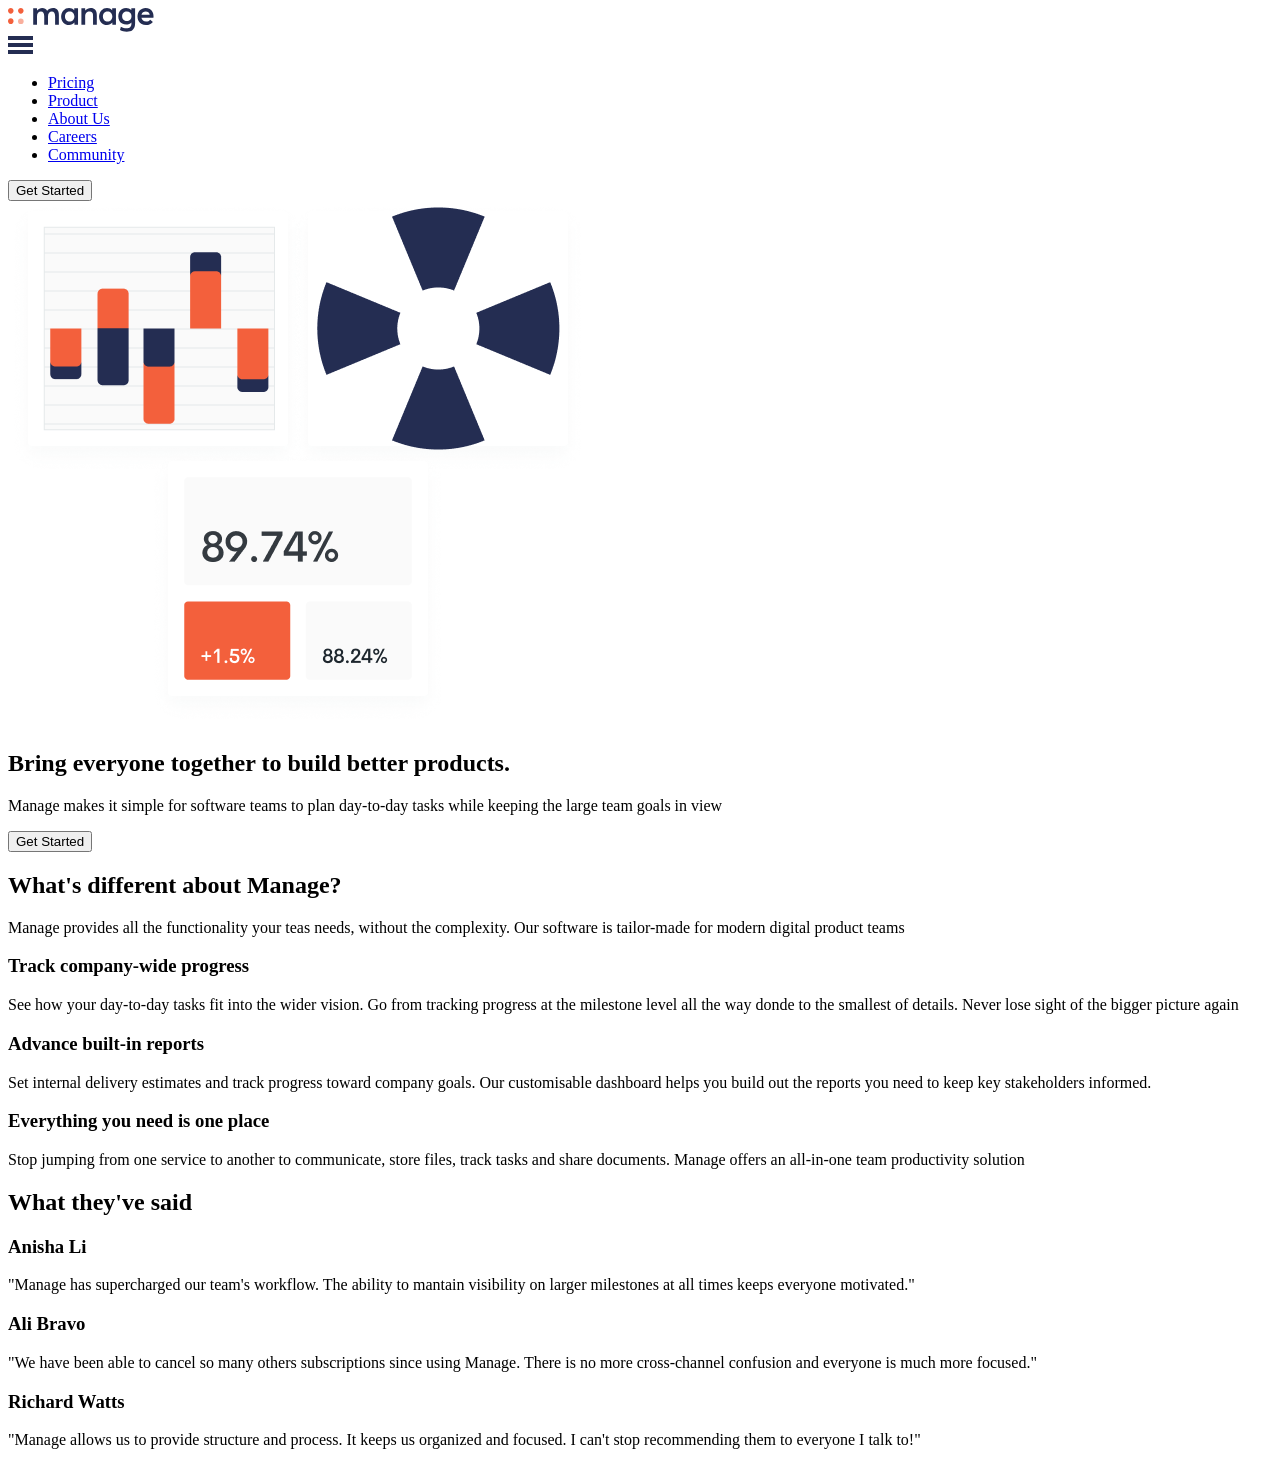
==== Castro Francisco Final Front End I/index.html @ 109fab37 "primeravanceparcial" ====
<!DOCTYPE html>
<html lang="en">
<head>
    <meta charset="UTF-8">
    <meta http-equiv="X-UA-Compatible" content="IE=edge">
    <meta name="viewport" content="width=device-width, initial-scale=1.0">
    <title>Final Front End I Castro Francisco</title>
    <link rel="stylesheet" href="https://use.fontawesome.com/releases/v5.15.2/css/all.css">
    <link rel=stylesheet href="./css/style.css">
</head>
<body>
<header>
<div class="logo">
<img src="./img/logo.svg" alt="Logo Manage">
</div>
<div class="navbar">
<img class="iconomobile" src="./img/icon-hamburger.svg" alt="Icono Menu">
<nav>
<ul> 
    <li><a href="#">Pricing</a></li>
    <li><a href="#">Product</a></li>
    <li><a href="#">About Us</a></li>
    <li><a href="#">Careers</a></li>
    <li><a href="#">Community</a></li>
</ul>
</nav>
<button class="buttondesktop" type="submit">Get Started</button>
</div>

</header>
<main>

<section class="section1">
<img class="GrupoImagenes1" src="./img/Group Section 1 Images.png" alt="Graficos Estadísticos">
<h1>Bring everyone together to build better products.</h1>
<p>Manage makes it simple for software teams to plan day-to-day tasks while keeping the large team goals in view</p>
<button class="buttonmain" type="submit">Get Started</button>
</section>


<section class="section2"></section>
<div class="div1sec1">
<h2>What's different about Manage?</h2>
<p>Manage provides all the functionality your teas needs, without the complexity. Our software is tailor-made for modern digital product teams</p>
</div>
<div class="div2sec1">
<h3>Track company-wide progress</h3>
<p>See how your day-to-day tasks fit into the wider vision. Go from tracking progress at the milestone level all the way donde to the smallest of details. Never lose sight of the bigger picture again</p>
</div>
<div class="div3sec1">
<h3>Advance built-in reports</h3>
<p>Set internal delivery estimates and track progress toward company goals. Our customisable dashboard helps you build out the reports you need to keep key stakeholders informed.</p>
</div>
<div class="div4sec1">
<h3>Everything you need is one place</h3>
<p>Stop jumping from one service to another to communicate, store files, track tasks and share documents. Manage offers an all-in-one team productivity solution</p>
</div>
<section>
<h2>What they've said</h2>
<div class="div1sec2">
<h3>Anisha Li</h3>
<p>"Manage has supercharged our team's workflow. The ability to mantain visibility on larger milestones at all times keeps everyone motivated."</p>
</div>
<div class="div2sec2">
<h3>Ali Bravo</h3>
<p>"We have been able to cancel so many others subscriptions since using Manage. There is no more cross-channel confusion and everyone is much more focused."</p>
</div>
<div class="div3sec2">
<h3>Richard Watts</h3>
<p>"Manage allows us to provide structure and process. It keeps us organized and focused. I can't stop recommending them to everyone I talk to!"</p>
</div>
</section>
<section></section>
<section></section>
</main>
<footer></footer>
</body>
</html>
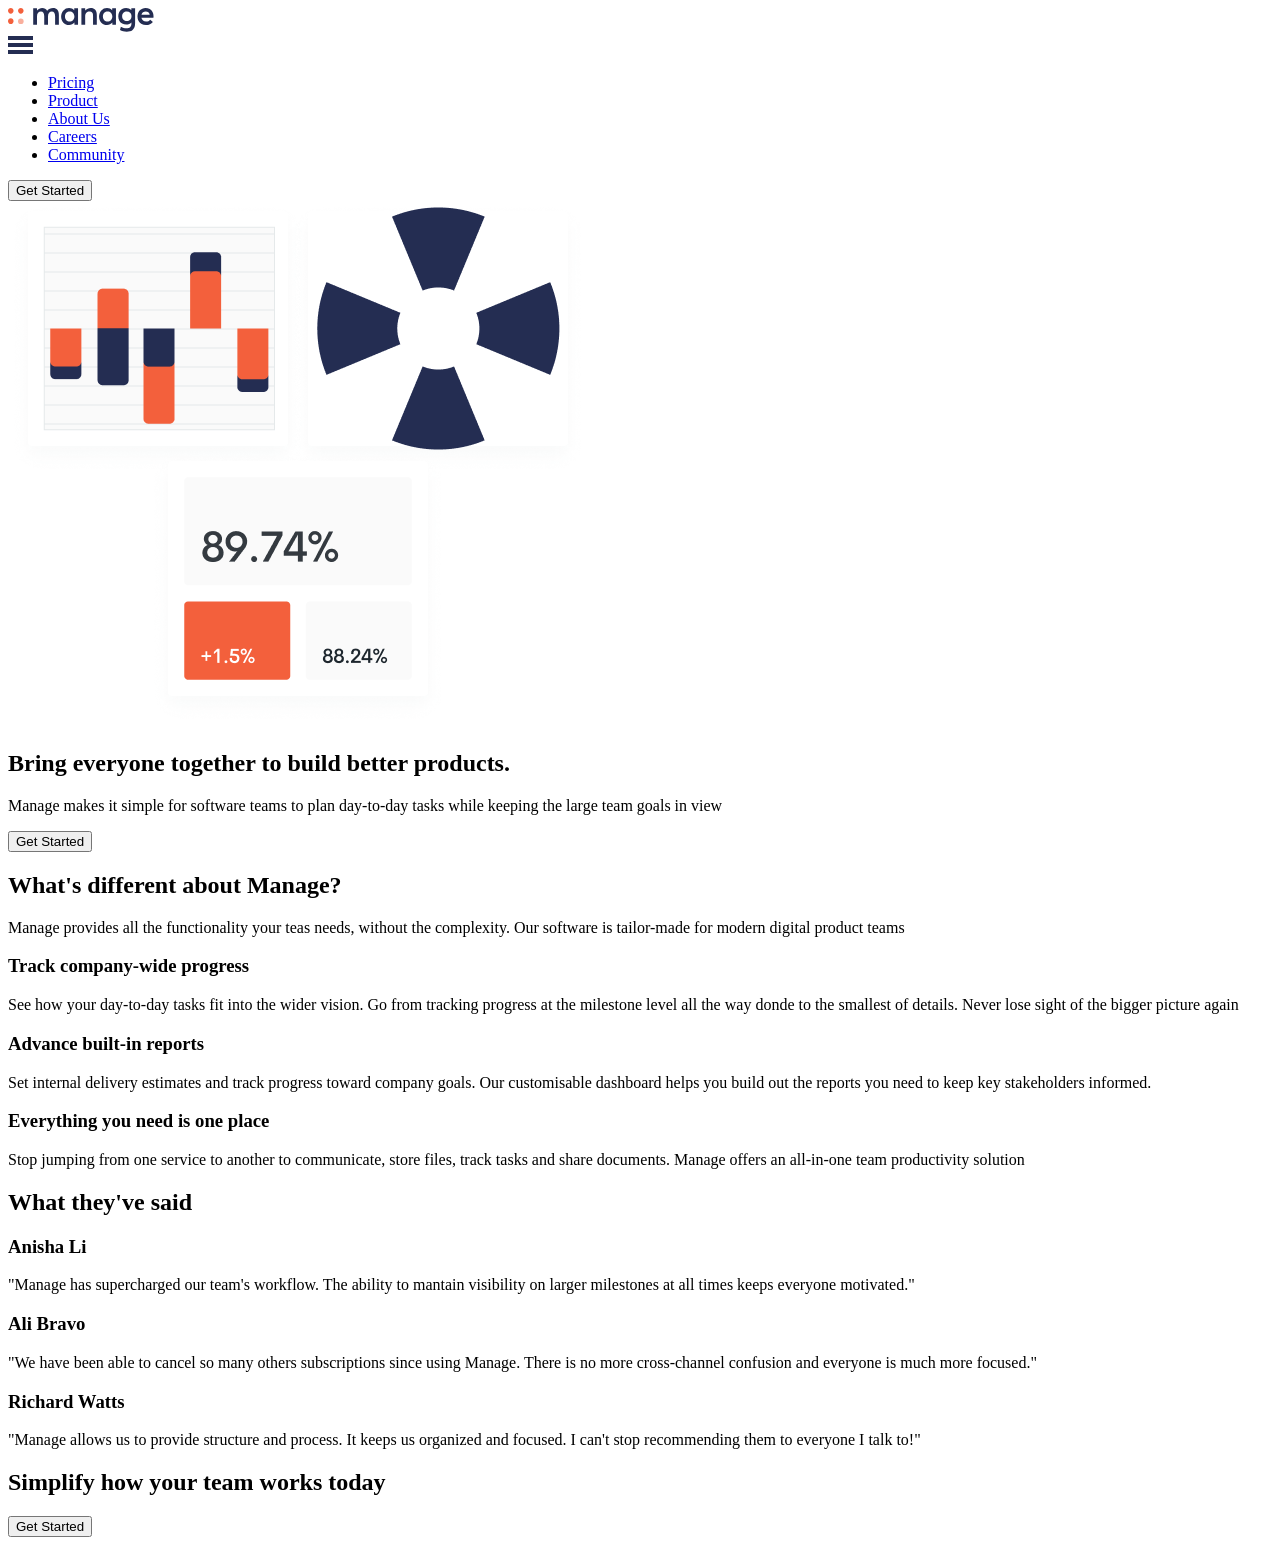
==== commit a1d2b2fc: "segundoavanceparcial" ====
--- a/Castro Francisco Final Front End I/index.html
+++ b/Castro Francisco Final Front End I/index.html
@@ -29,50 +29,54 @@
 
 </header>
 <main>
-
 <section class="section1">
 <img class="GrupoImagenes1" src="./img/Group Section 1 Images.png" alt="Graficos Estadísticos">
 <h1>Bring everyone together to build better products.</h1>
 <p>Manage makes it simple for software teams to plan day-to-day tasks while keeping the large team goals in view</p>
 <button class="buttonmain" type="submit">Get Started</button>
 </section>
-
-
-<section class="section2"></section>
-<div class="div1sec1">
+<section class="section2">
+<div class="div1sec2">
 <h2>What's different about Manage?</h2>
 <p>Manage provides all the functionality your teas needs, without the complexity. Our software is tailor-made for modern digital product teams</p>
 </div>
-<div class="div2sec1">
+<div class="div2sec2">
 <h3>Track company-wide progress</h3>
 <p>See how your day-to-day tasks fit into the wider vision. Go from tracking progress at the milestone level all the way donde to the smallest of details. Never lose sight of the bigger picture again</p>
 </div>
-<div class="div3sec1">
+<div class="div3sec2">
 <h3>Advance built-in reports</h3>
 <p>Set internal delivery estimates and track progress toward company goals. Our customisable dashboard helps you build out the reports you need to keep key stakeholders informed.</p>
 </div>
-<div class="div4sec1">
+<div class="div4sec2">
 <h3>Everything you need is one place</h3>
 <p>Stop jumping from one service to another to communicate, store files, track tasks and share documents. Manage offers an all-in-one team productivity solution</p>
 </div>
-<section>
+</section>
+<section class="section3">
 <h2>What they've said</h2>
-<div class="div1sec2">
+<div class="div1sec3">
 <h3>Anisha Li</h3>
 <p>"Manage has supercharged our team's workflow. The ability to mantain visibility on larger milestones at all times keeps everyone motivated."</p>
 </div>
-<div class="div2sec2">
+<div class="div2sec3">
 <h3>Ali Bravo</h3>
 <p>"We have been able to cancel so many others subscriptions since using Manage. There is no more cross-channel confusion and everyone is much more focused."</p>
 </div>
-<div class="div3sec2">
+<div class="div3sec3">
 <h3>Richard Watts</h3>
 <p>"Manage allows us to provide structure and process. It keeps us organized and focused. I can't stop recommending them to everyone I talk to!"</p>
 </div>
 </section>
-<section></section>
-<section></section>
+<section class="section4banner">
+<h2>Simplify how your team works today</h2>
+<button class="buttonmain" type="submit">Get Started</button>
+</section>
 </main>
-<footer></footer>
+<footer>
+
+
+
+</footer>
 </body>
 </html>
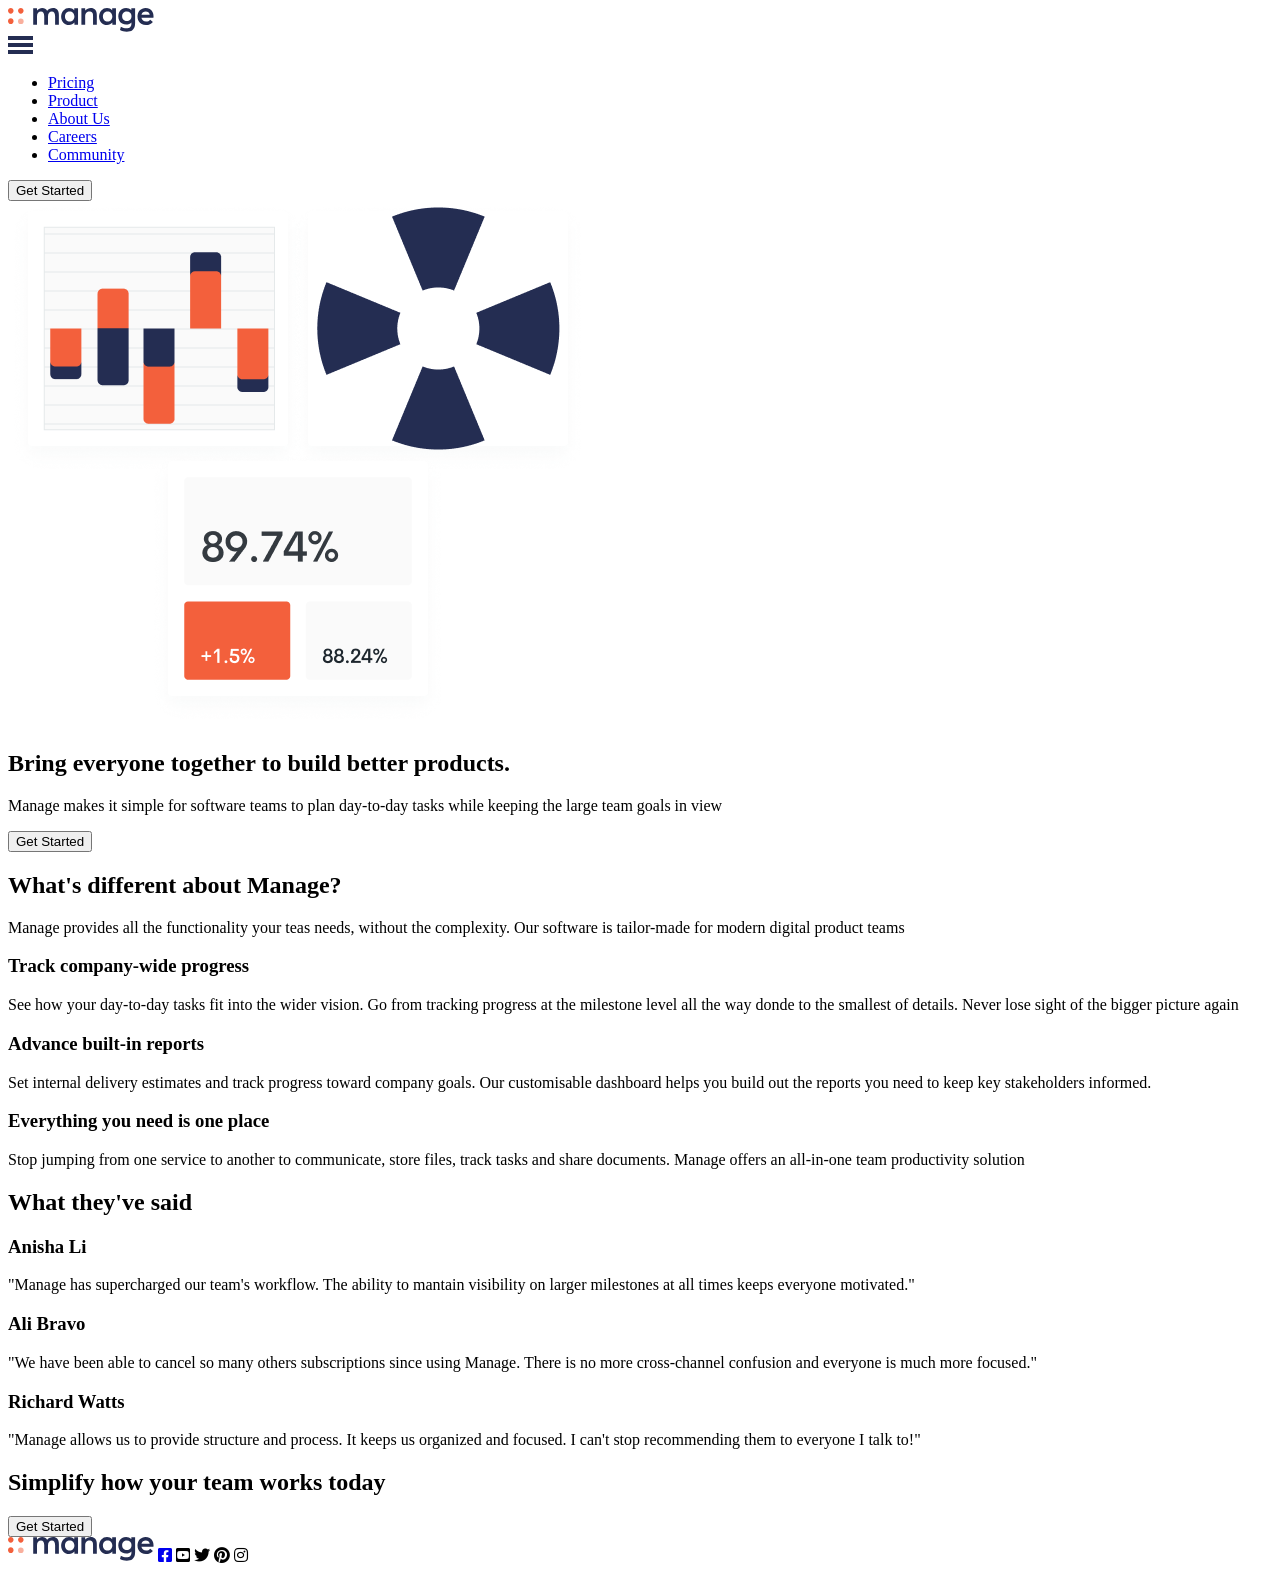
==== commit b2d15107: "segundoavancefinal" ====
--- a/Castro Francisco Final Front End I/index.html
+++ b/Castro Francisco Final Front End I/index.html
@@ -26,16 +26,15 @@
 </nav>
 <button class="buttondesktop" type="submit">Get Started</button>
 </div>
-
 </header>
 <main>
-<section class="section1">
+<section class="section1estadistica">
 <img class="GrupoImagenes1" src="./img/Group Section 1 Images.png" alt="Graficos Estadísticos">
 <h1>Bring everyone together to build better products.</h1>
 <p>Manage makes it simple for software teams to plan day-to-day tasks while keeping the large team goals in view</p>
 <button class="buttonmain" type="submit">Get Started</button>
 </section>
-<section class="section2">
+<section class="section2Ventajas">
 <div class="div1sec2">
 <h2>What's different about Manage?</h2>
 <p>Manage provides all the functionality your teas needs, without the complexity. Our software is tailor-made for modern digital product teams</p>
@@ -53,20 +52,20 @@
 <p>Stop jumping from one service to another to communicate, store files, track tasks and share documents. Manage offers an all-in-one team productivity solution</p>
 </div>
 </section>
-<section class="section3">
+<section class="section3opiniones">
 <h2>What they've said</h2>
-<div class="div1sec3">
+<article class="art1sec3">
 <h3>Anisha Li</h3>
 <p>"Manage has supercharged our team's workflow. The ability to mantain visibility on larger milestones at all times keeps everyone motivated."</p>
-</div>
-<div class="div2sec3">
+</article>
+<article class="art2sec3">
 <h3>Ali Bravo</h3>
 <p>"We have been able to cancel so many others subscriptions since using Manage. There is no more cross-channel confusion and everyone is much more focused."</p>
-</div>
-<div class="div3sec3">
+</article>
+<article class="art3sec3">
 <h3>Richard Watts</h3>
 <p>"Manage allows us to provide structure and process. It keeps us organized and focused. I can't stop recommending them to everyone I talk to!"</p>
-</div>
+</article>
 </section>
 <section class="section4banner">
 <h2>Simplify how your team works today</h2>
@@ -74,7 +73,17 @@
 </section>
 </main>
 <footer>
-
+<div class="logosyredes"></div>
+<img src="./img/logo.svg" alt="Logo Manage">
+<span class="redsocial">
+<a href="https://www.facebook.com/manage" target="_blank"><i class="fab fa-facebook-square"></i></a>
+<i class="fab fa-youtube-square"></i>
+<i class="fab fa-twitter"></i>
+<i class="fab fa-pinterest"></i>
+<i class="fab fa-instagram"></i>
+</span>
+<div class="listasfooter"></div>
+<div class="formfooter"></div>
 
 
 </footer>
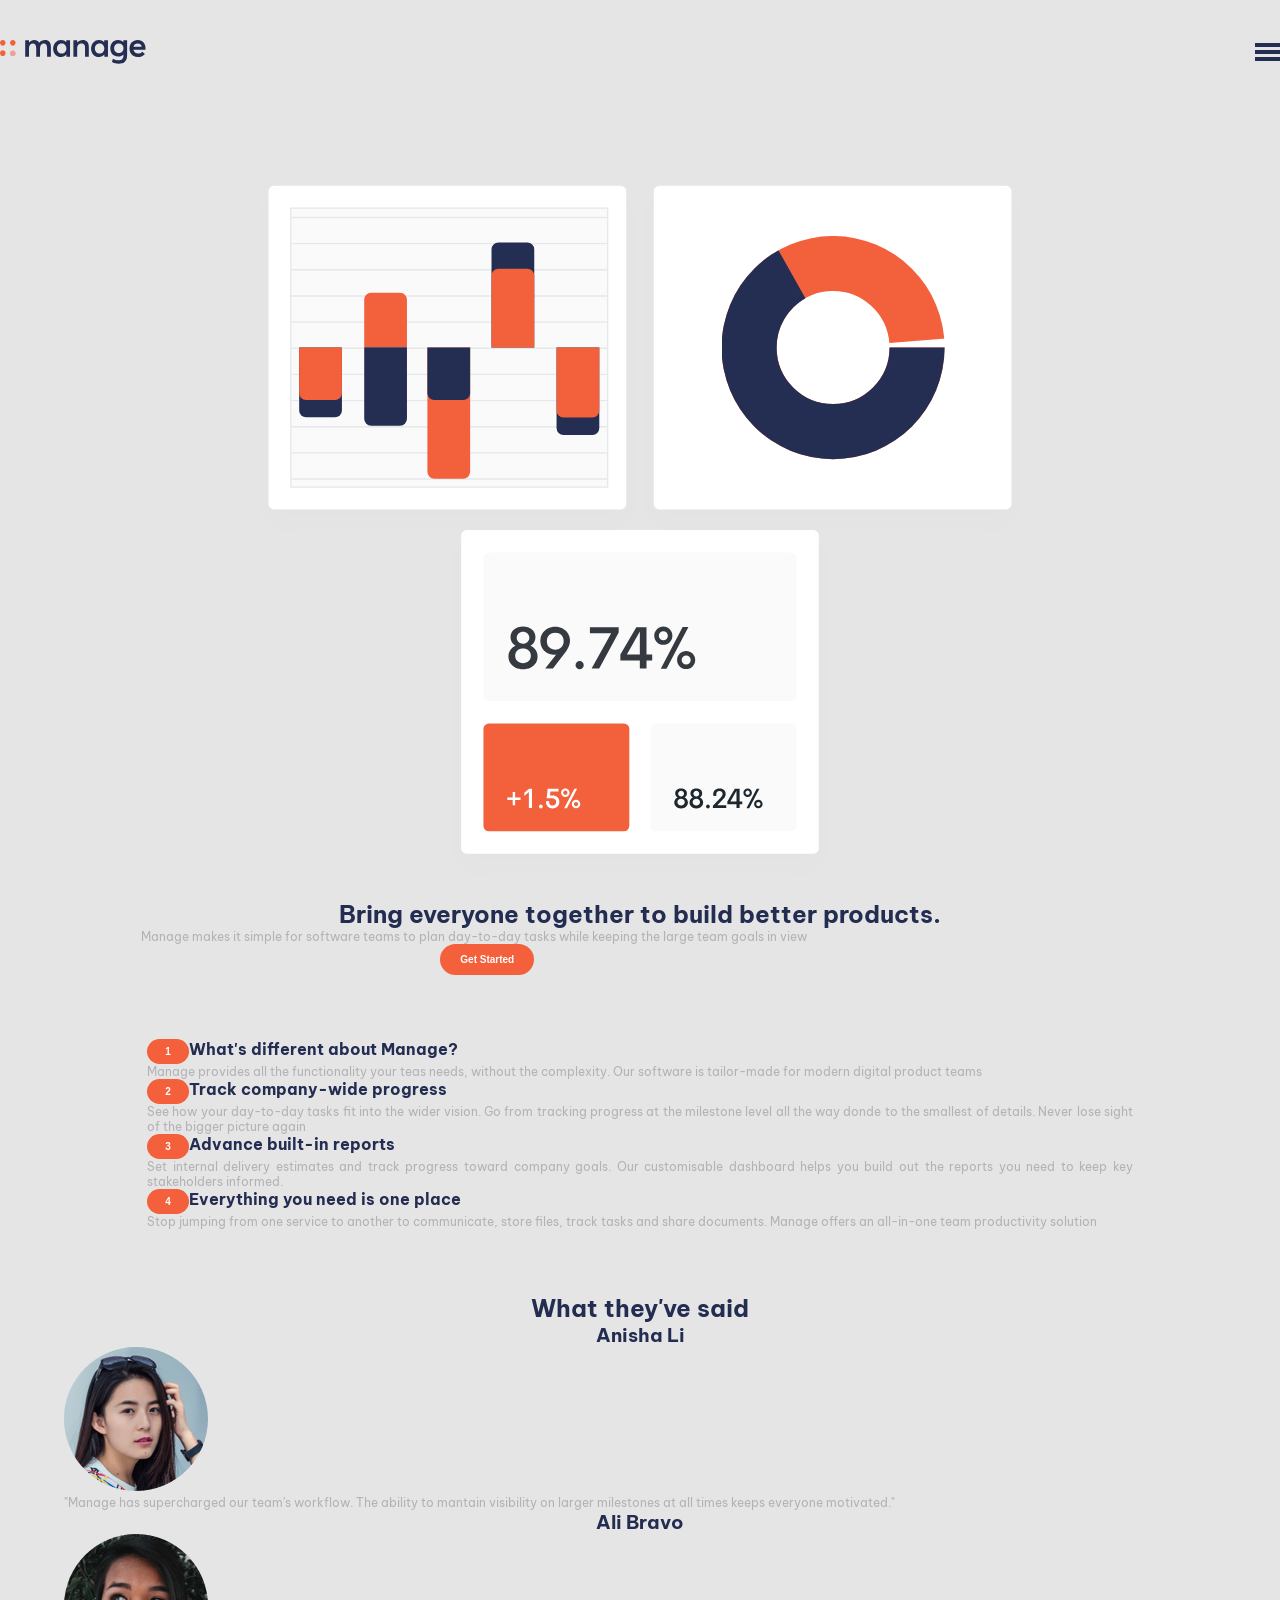
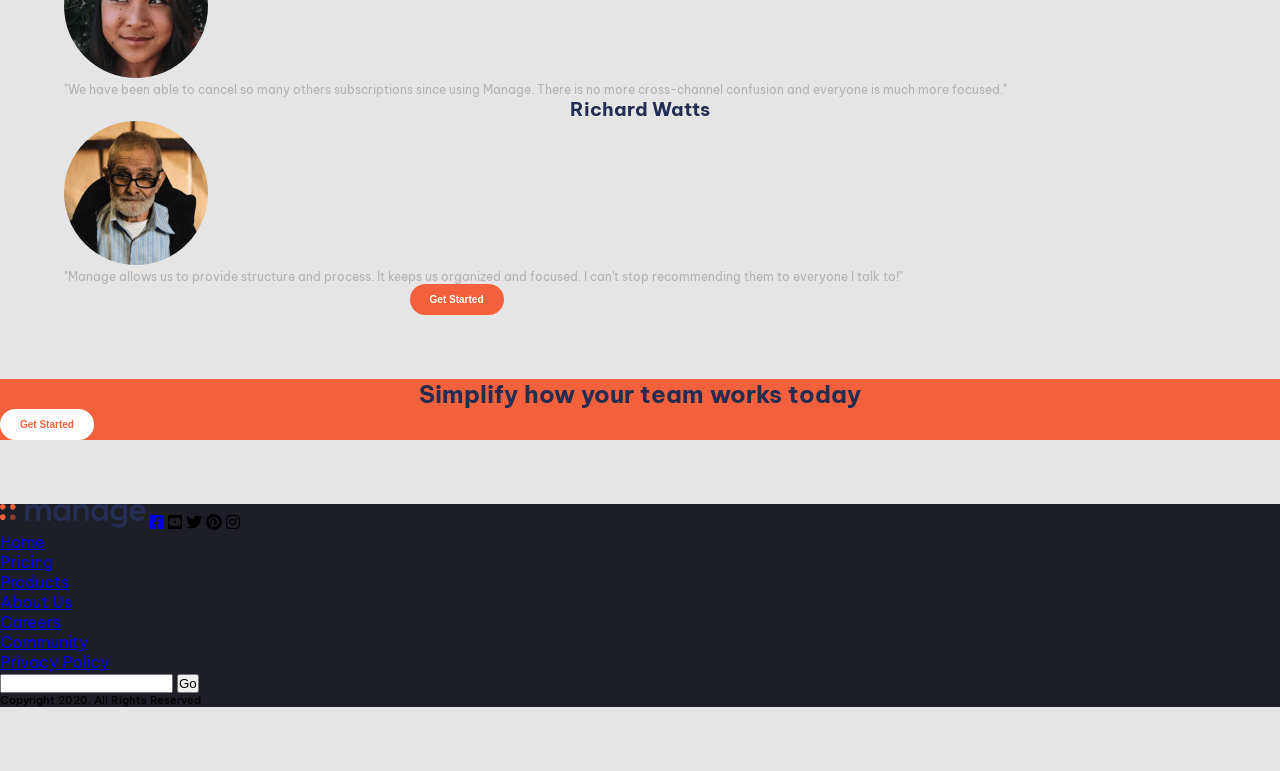
==== commit d04ec0ff: "avancesfinal3" ====
--- a/Castro Francisco Final Front End I/index.html
+++ b/Castro Francisco Final Front End I/index.html
@@ -6,6 +6,9 @@
     <meta name="viewport" content="width=device-width, initial-scale=1.0">
     <title>Final Front End I Castro Francisco</title>
     <link rel="stylesheet" href="https://use.fontawesome.com/releases/v5.15.2/css/all.css">
+    <link rel="preconnect" href="https://fonts.googleapis.com">
+    <link rel="preconnect" href="https://fonts.gstatic.com" crossorigin>
+    <link href="https://fonts.googleapis.com/css2?family=Be+Vietnam+Pro:wght@400;500;700&display=swap" rel="stylesheet">
     <link rel=stylesheet href="./css/style.css">
 </head>
 <body>
@@ -29,26 +32,36 @@
 </header>
 <main>
 <section class="section1estadistica">
-<img class="GrupoImagenes1" src="./img/Group Section 1 Images.png" alt="Graficos Estadísticos">
-<h1>Bring everyone together to build better products.</h1>
-<p>Manage makes it simple for software teams to plan day-to-day tasks while keeping the large team goals in view</p>
-<button class="buttonmain" type="submit">Get Started</button>
+    
+    <img class="grupoImagenes1" src="./img/illustration-intro.svg" alt="Graficos Estadísticos">
+    <h1>Bring everyone together to build better products.</h1>
+    <p class="pblack">Manage makes it simple for software teams to plan day-to-day tasks while keeping the large team goals in view</p>
+    <button class="buttonmain" type="submit">Get Started</button>
 </section>
-<section class="section2Ventajas">
-<div class="div1sec2">
-<h2>What's different about Manage?</h2>
-<p>Manage provides all the functionality your teas needs, without the complexity. Our software is tailor-made for modern digital product teams</p>
-</div>
-<div class="div2sec2">
-<h3>Track company-wide progress</h3>
-<p>See how your day-to-day tasks fit into the wider vision. Go from tracking progress at the milestone level all the way donde to the smallest of details. Never lose sight of the bigger picture again</p>
-</div>
-<div class="div3sec2">
-<h3>Advance built-in reports</h3>
-<p>Set internal delivery estimates and track progress toward company goals. Our customisable dashboard helps you build out the reports you need to keep key stakeholders informed.</p>
-</div>
-<div class="div4sec2">
-<h3>Everything you need is one place</h3>
+<section class="section2ventajas">
+    <div class="div1sec2">
+        <span>
+        <button class="buttonmain2" type="submit">1</button>What's different about Manage?
+        </span>
+        
+        <p class="pblack">Manage provides all the functionality your teas needs, without the complexity. Our software is tailor-made for modern digital product teams</p>
+    </div>
+    <div class="div2sec2">
+        <span>
+        <button class="buttonmain2" type="submit">2</button>Track company-wide progress
+        </span>
+        <p>See how your day-to-day tasks fit into the wider vision. Go from tracking progress at the milestone level all the way donde to the smallest of details. Never lose sight of the bigger picture again</p>
+    </div>
+    <div class="div3sec2">
+        <span>
+        <button class="buttonmain2" type="submit">3</button>Advance built-in reports
+        </span>
+        <p>Set internal delivery estimates and track progress toward company goals. Our customisable dashboard helps you build out the reports you need to keep key stakeholders informed.</p>
+    </div>
+    <div class="div4sec2">
+    <span>
+    <button class="buttonmain2" type="submit">4</button>Everything you need is one place
+</span>
 <p>Stop jumping from one service to another to communicate, store files, track tasks and share documents. Manage offers an all-in-one team productivity solution</p>
 </div>
 </section>
@@ -56,36 +69,58 @@
 <h2>What they've said</h2>
 <article class="art1sec3">
 <h3>Anisha Li</h3>
+<img src="./img/avatar-anisha.png" alt="Anisha's Picture">
 <p>"Manage has supercharged our team's workflow. The ability to mantain visibility on larger milestones at all times keeps everyone motivated."</p>
 </article>
 <article class="art2sec3">
 <h3>Ali Bravo</h3>
+<img src="./img/avatar-ali.png" alt="Ali's Picture">
 <p>"We have been able to cancel so many others subscriptions since using Manage. There is no more cross-channel confusion and everyone is much more focused."</p>
 </article>
-<article class="art3sec3">
+<article class="art3sec3">  
 <h3>Richard Watts</h3>
+<img src="./img/avatar-richard.png" alt="Richards' Picture">
 <p>"Manage allows us to provide structure and process. It keeps us organized and focused. I can't stop recommending them to everyone I talk to!"</p>
 </article>
+<button class="buttonmain" type="submit">Get Started</button>
 </section>
 <section class="section4banner">
 <h2>Simplify how your team works today</h2>
-<button class="buttonmain" type="submit">Get Started</button>
+<button class="buttonmain4" type="submit">Get Started</button>
 </section>
 </main>
 <footer>
-<div class="logosyredes"></div>
+<div class="logosyredes">
 <img src="./img/logo.svg" alt="Logo Manage">
 <span class="redsocial">
 <a href="https://www.facebook.com/manage" target="_blank"><i class="fab fa-facebook-square"></i></a>
-<i class="fab fa-youtube-square"></i>
-<i class="fab fa-twitter"></i>
-<i class="fab fa-pinterest"></i>
-<i class="fab fa-instagram"></i>
+<a href="https://www.youtube.com/" target="_blank"></a><i class="fab fa-youtube-square"></i></a>
+<a href="https://twitter.com/" target="_blank"></a><i class="fab fa-twitter"></i></a>
+<a href="https://ar.pinterest.com/" target="_blank"></a><i class="fab fa-pinterest"></i></a>
+<a href="https://www.instagram.com/manage/" target="_blank"></a><i class="fab fa-instagram"></i></a>
 </span>
-<div class="listasfooter"></div>
-<div class="formfooter"></div>
+</div>
+<div class="listasfooter">
+<ul>
+    <li><a href="#">Home</a></li>
+    <li><a href="#">Pricing</a></li>
+    <li><a href="#">Products</a></li>
+    <li><a href="#">About Us</a></li>
+</ul>
 
-
+<ul>
+    <li><a href="#">Careers</a></li>
+    <li><a href="#">Community</a></li>
+    <li><a href="#">Privacy Policy</a></li>
+</ul>
+</div>
+<div class="formfooter">
+<form action="#">
+<input type="email" name="emailupdate">
+<input type="submit" value="Go">
+</form>
+<h6>Copyright 2020. All Rights Reserved</h6>
+</div>
 </footer>
 </body>
 </html>
--- a/Castro Francisco Final Front End I/css/style.css
+++ b/Castro Francisco Final Front End I/css/style.css
@@ -0,0 +1,104 @@
+*{
+box-sizing: border-box;
+margin: 0;
+padding: 0;    
+}
+:root{
+--primary-color:rgb(242, 95, 58);
+--secondary-color:rgb(35, 44, 81);
+}
+body{
+background-color: #E5E5E5;
+font-family: 'Be Vietnam Pro', sans-serif;
+}
+h1, h2, h3{
+    color: var(--secondary-color);
+    font-weight: 700;
+    text-align: center;
+}
+p{
+    color: #B3B2B7;
+    font-family: 500;
+    font-size: 12px;
+}
+h6{
+    font-weight:500;
+}
+.section4banner {
+background-color:#F3613C;
+width: 100%;
+height: 20%;
+margin: 5% auto;
+text-align: justify;
+}
+footer{
+background-color:#1E1E26;
+width: 100%;
+height: 17%;
+margin: 5% auto;
+}
+header .navbar nav{
+    display: none;
+}
+.buttondesktop{
+    display: none;
+}
+header {
+    position: relative;
+    width: 100vw;
+    height: 12vh;
+    display: flex;
+    flex-wrap: wrap;
+    justify-content: space-between;
+    align-items:center;
+}
+
+.section1estadistica{
+width: 78%;
+height: 36%;
+margin: 5% auto;
+text-align: justify;
+}
+
+.grupoImagenes1{
+width: 80%;
+height: 80%;
+margin-left: 10%;
+}
+button {
+font-size: 10px;
+font-weight: bold;
+text-align: center;
+color: #FFFFFF;
+background: #F3603B;
+border-radius: 30px;
+border: none;
+padding: 10px 20px;
+}
+.buttonmain4 {
+background-color: #FFFFFF;
+color: #F3603B;
+
+}
+.buttonmain{
+margin-left:30%;
+}
+.buttonmain2{
+    padding: 7px 18px;
+}
+.section2ventajas{
+    width: 77%;
+    height: 38%;
+    margin: 5% auto;
+    text-align: justify;
+}
+.section3opiniones{
+    width: 90%;
+    height: 33%;
+    margin: 5% auto;
+    text-align: justify;
+}
+.section2ventajas div span{
+    color: var(--secondary-color);
+    font-weight: 700;
+}
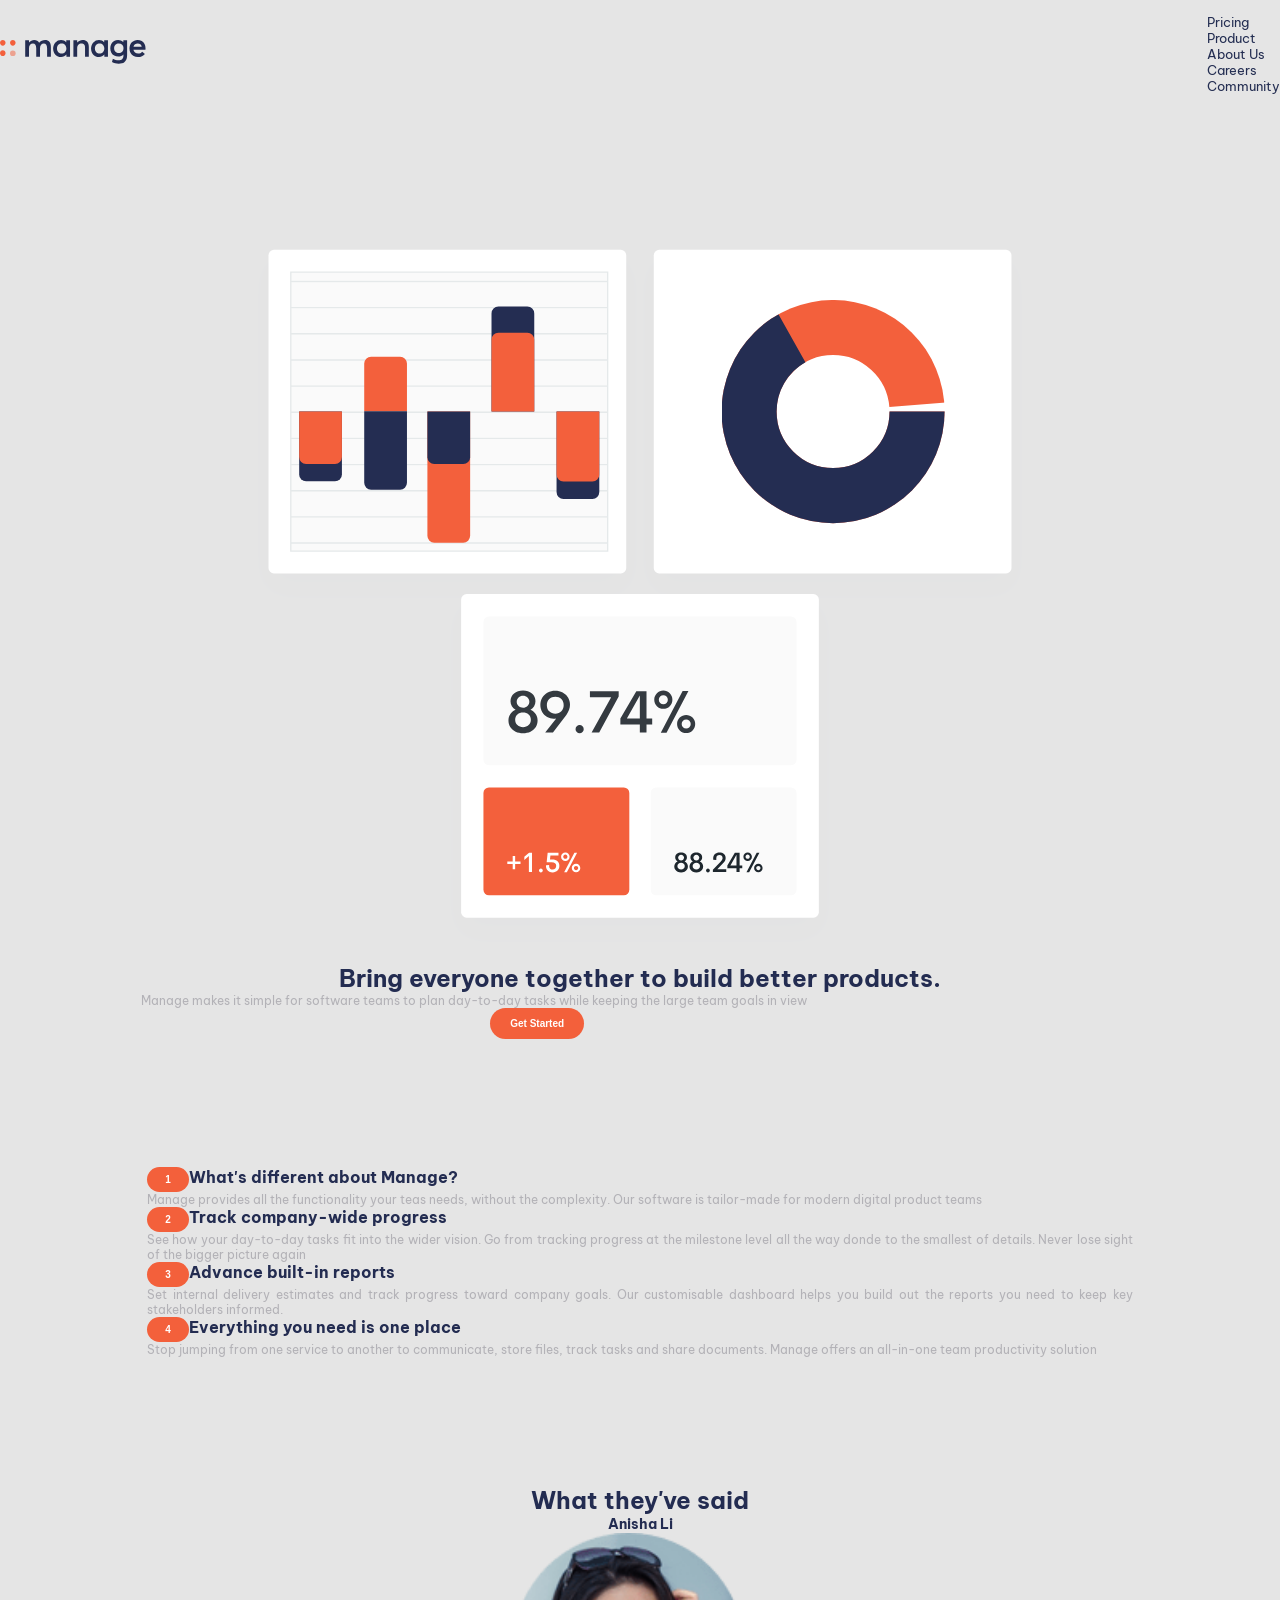
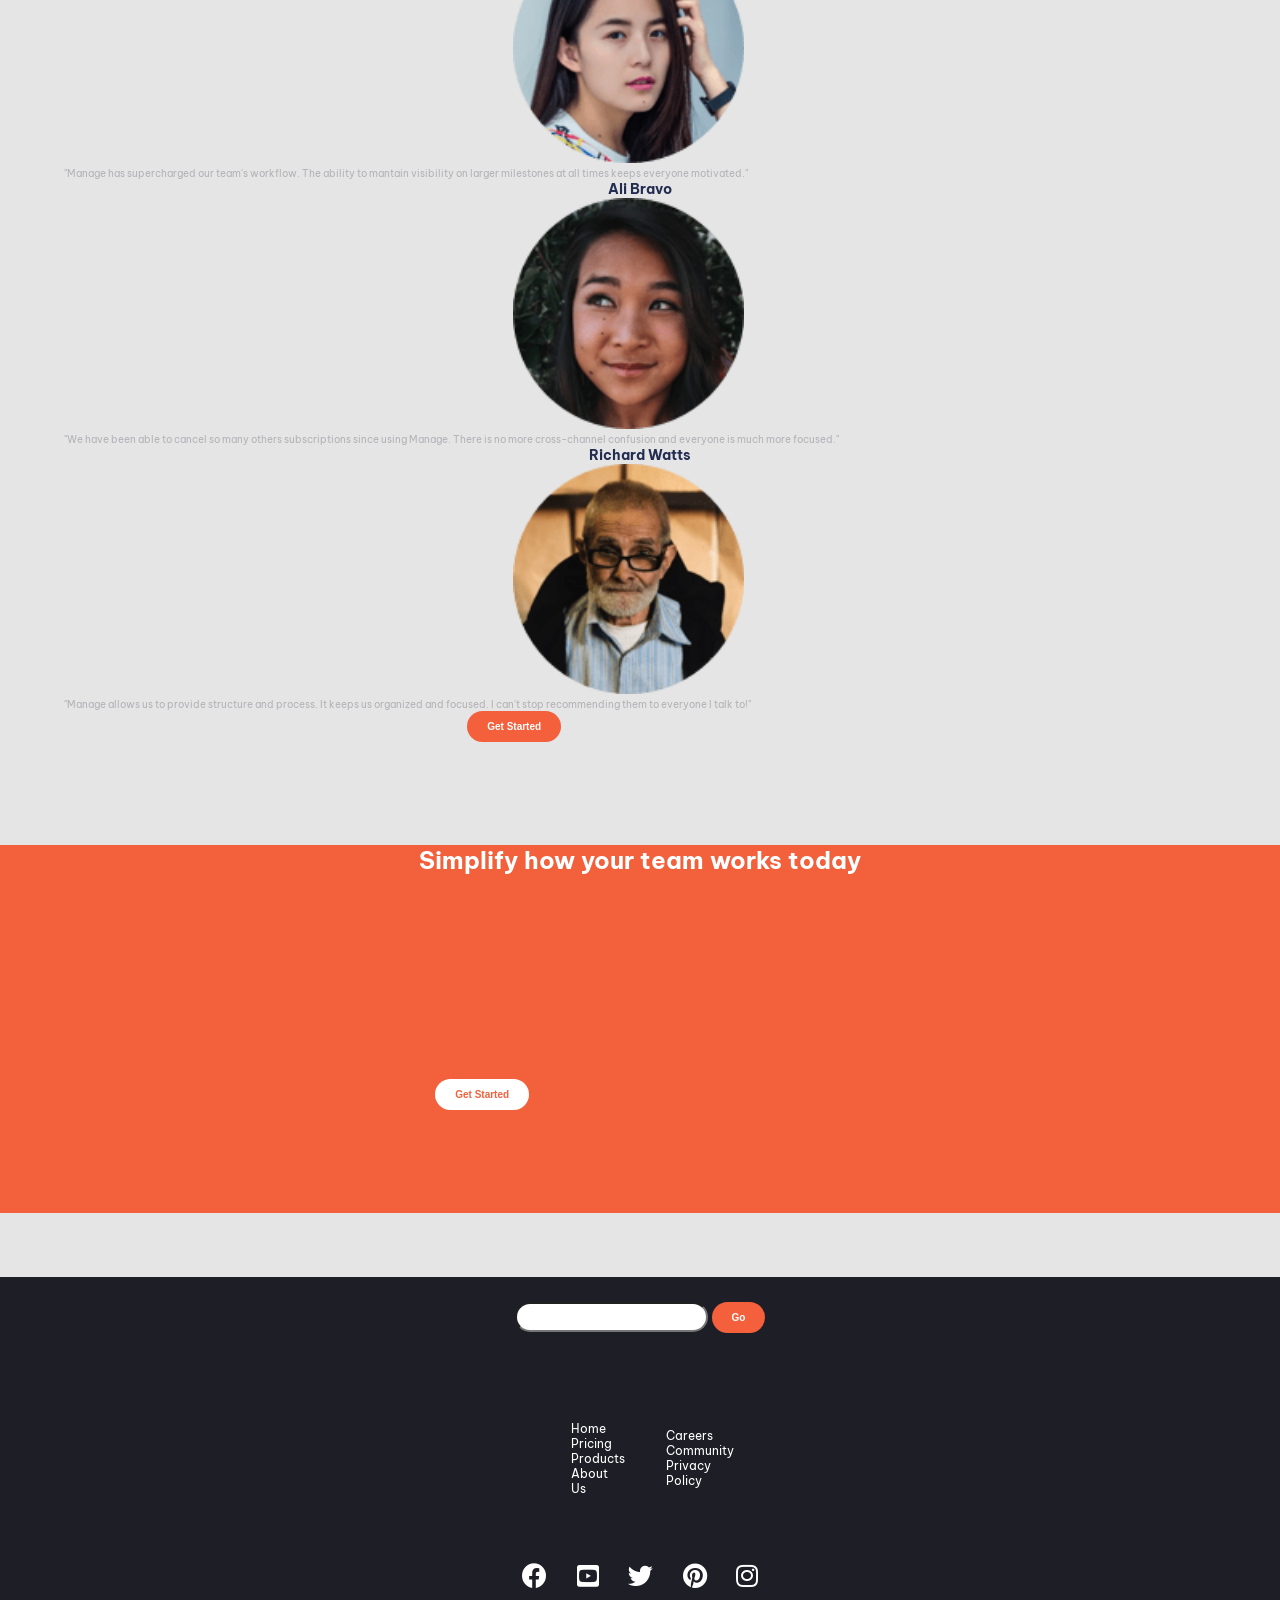
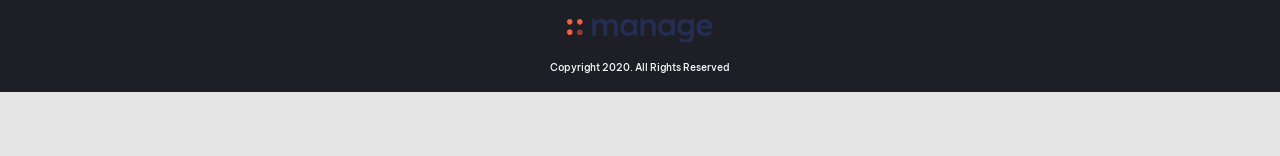
==== commit 630a8c3b: "AvancesFInal5" ====
--- a/Castro Francisco Final Front End I/index.html
+++ b/Castro Francisco Final Front End I/index.html
@@ -85,22 +85,26 @@
 <button class="buttonmain" type="submit">Get Started</button>
 </section>
 <section class="section4banner">
+<div class="simplify">
 <h2>Simplify how your team works today</h2>
 <button class="buttonmain4" type="submit">Get Started</button>
+</div>
 </section>
 </main>
 <footer>
 <div class="logosyredes">
 <img src="./img/logo.svg" alt="Logo Manage">
 <span class="redsocial">
-<a href="https://www.facebook.com/manage" target="_blank"><i class="fab fa-facebook-square"></i></a>
-<a href="https://www.youtube.com/" target="_blank"></a><i class="fab fa-youtube-square"></i></a>
-<a href="https://twitter.com/" target="_blank"></a><i class="fab fa-twitter"></i></a>
-<a href="https://ar.pinterest.com/" target="_blank"></a><i class="fab fa-pinterest"></i></a>
-<a href="https://www.instagram.com/manage/" target="_blank"></a><i class="fab fa-instagram"></i></a>
+<a href="https://www.facebook.com/manage" target="_blank"><i class="fab fa-facebook"></i></a>
+<a href="https://www.youtube.com/" target="_blank"><i class="fab fa-youtube-square"></i></a>
+<a href="https://twitter.com/" target="_blank"><i class="fab fa-twitter"></i></a>
+<a href="https://ar.pinterest.com/" target="_blank"><i class="fab fa-pinterest"></i></a>
+<a href="https://www.instagram.com/manage/" target="_blank"><i class="fab fa-instagram"></i></a>
 </span>
+<h6>Copyright 2020. All Rights Reserved</h6>
 </div>
 <div class="listasfooter">
+<span>
 <ul>
     <li><a href="#">Home</a></li>
     <li><a href="#">Pricing</a></li>
@@ -113,13 +117,13 @@
     <li><a href="#">Community</a></li>
     <li><a href="#">Privacy Policy</a></li>
 </ul>
+</span>
 </div>
 <div class="formfooter">
 <form action="#">
-<input type="email" name="emailupdate">
-<input type="submit" value="Go">
+<input class="email" type="email" name="emailupdate">
+<input class="go" type="submit" value="Go">
 </form>
-<h6>Copyright 2020. All Rights Reserved</h6>
 </div>
 </footer>
 </body>
--- a/Castro Francisco Final Front End I/css/style.css
+++ b/Castro Francisco Final Front End I/css/style.css
@@ -27,8 +27,7 @@
 .section4banner {
 background-color:#F3613C;
 width: 100%;
-height: 20%;
-margin: 5% auto;
+height: 50%;
 text-align: justify;
 }
 footer{
@@ -36,6 +35,10 @@
 width: 100%;
 height: 17%;
 margin: 5% auto;
+display: flex;
+flex-direction: column-reverse;
+justify-content: space-around;
+align-items: center;
 }
 header .navbar nav{
     display: none;
@@ -56,7 +59,7 @@
 .section1estadistica{
 width: 78%;
 height: 36%;
-margin: 5% auto;
+margin: 10% auto;
 text-align: justify;
 }
 
@@ -81,7 +84,7 @@
 
 }
 .buttonmain{
-margin-left:30%;
+margin-left:35%;
 }
 .buttonmain2{
     padding: 7px 18px;
@@ -89,7 +92,7 @@
 .section2ventajas{
     width: 77%;
     height: 38%;
-    margin: 5% auto;
+    margin: 10% auto;
     text-align: justify;
 }
 .section3opiniones{
@@ -101,4 +104,115 @@
 .section2ventajas div span{
     color: var(--secondary-color);
     font-weight: 700;
-}+}
+.section3opiniones img{
+width: 20%;
+height: 20%;    
+margin-left: 39%;
+}
+.section3opiniones h3{
+    font-size: 14px;
+}
+.section3opiniones p{
+font-size: 10px;
+}
+.listasfooter span{
+display:flex;
+flex-direction:row;
+justify-content: space-around;
+align-items: center;
+gap:30%;
+}
+.listasfooter span ul{
+list-style-type: none;
+font-size: 12px;
+}
+.listasfooter span ul a{
+text-decoration: none;
+color:white;
+
+}
+.listasfooter {
+margin: 5% auto;
+}
+.logosyredes{
+    display:flex;
+    flex-direction:column-reverse;
+    justify-content: space-around;
+    align-items: center;
+    gap:40%;   
+}
+.logosyredes h6{
+order:-1;
+color: rgb(249, 249, 249);
+font-size: 10px;
+margin:10% auto;
+}
+.logosyredes span a{
+text-decoration: none;
+color:white;
+font-size: 25px;
+}
+.logosyredes span{
+    display:flex;
+    flex-direction:row;
+    justify-content: center;
+    align-items: center;
+    gap:25%;
+    margin-bottom: 15%;
+}
+.email{
+border-radius: 15px;
+padding: 10px;
+width: px;
+height: 30px;
+margin: 10% 0;
+    
+}
+.go {
+font-size: 10px;
+font-weight: bold;
+text-align: center;
+color: #FFFFFF;
+background: #F3603B;
+border-radius: 30px;
+border: none;
+padding: 10px 20px;
+}
+.simplify{
+width: 80%;
+height:10%;
+margin: auto;
+}
+.simplify h2{
+color: white;
+margin: 10% auto;
+}
+.simplify button{
+margin: 10% 30%;
+}
+@media screen and (min-width:375px){
+
+    header .navbar nav{
+        display:flex;
+        flex-direction:row;
+        justify-content: space-around;
+        align-items: center;
+        gap:30%;
+        }
+    header .navbar .iconomobile{
+        display:none;
+        }
+    .navbar nav ul{
+        list-style-type: none;
+        font-size: 13px;
+    
+        }
+    .navbar nav ul li a{
+        text-decoration: none;
+        color:#242E52;
+    }
+
+
+
+    }
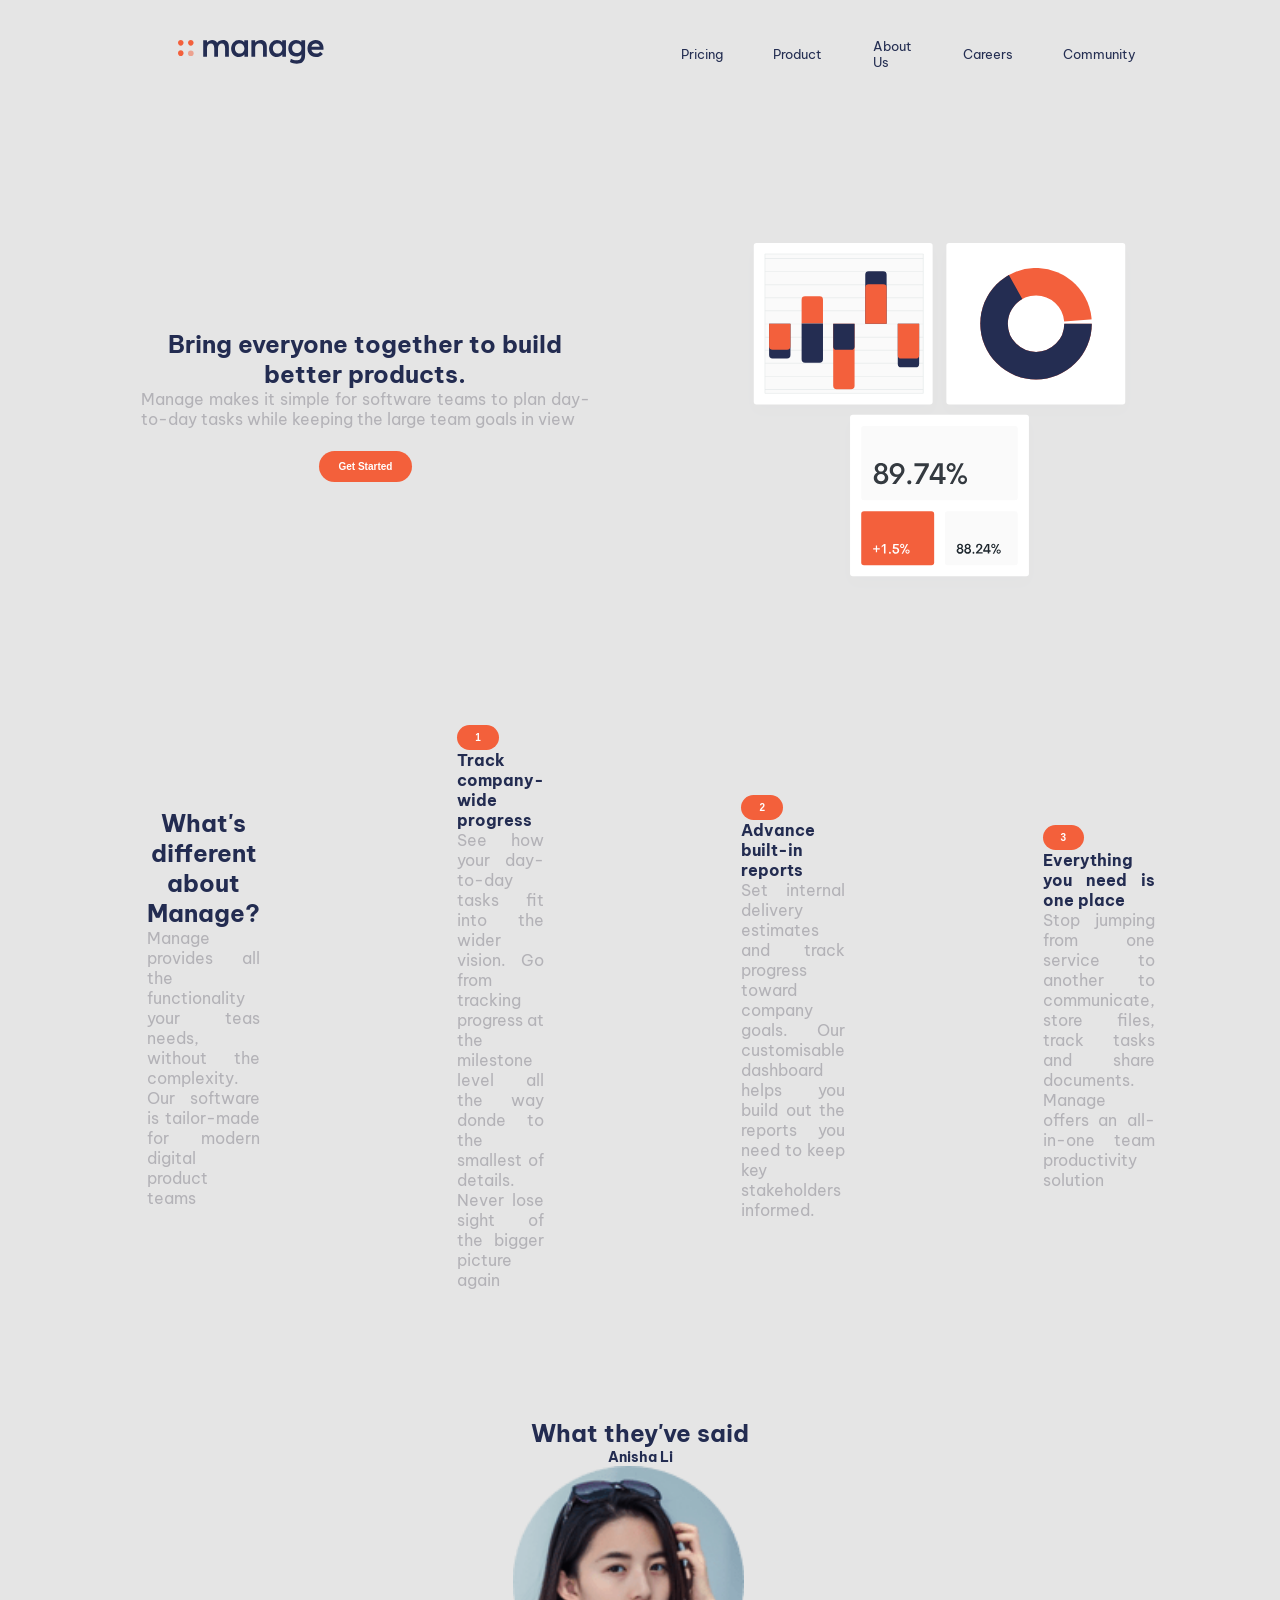
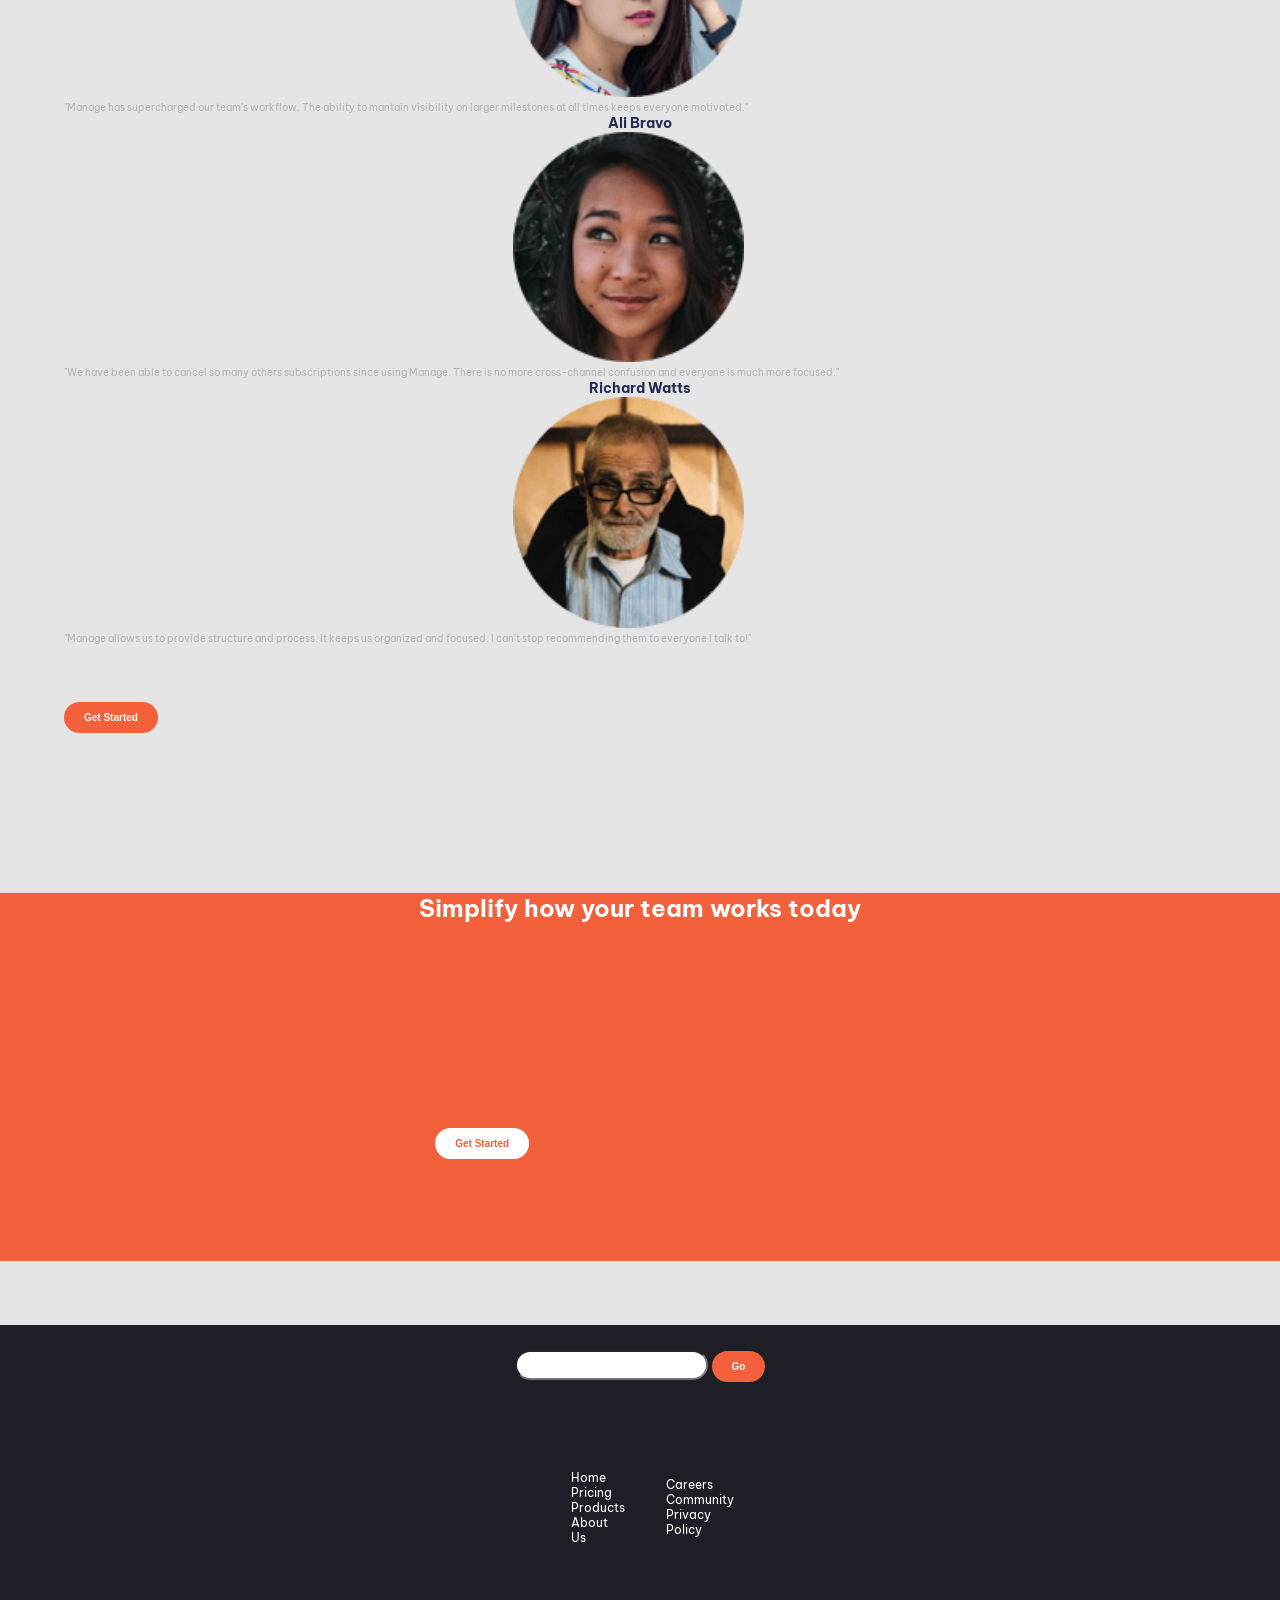
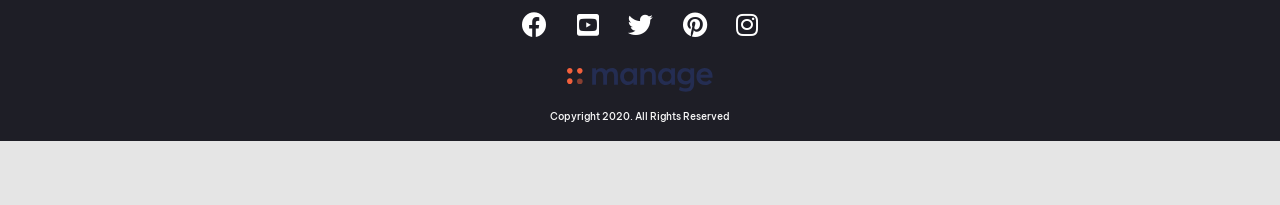
==== commit b4740b13: "avances22hs" ====
--- a/Castro Francisco Final Front End I/index.html
+++ b/Castro Francisco Final Front End I/index.html
@@ -32,35 +32,39 @@
 </header>
 <main>
 <section class="section1estadistica">
-    
+
+
     <img class="grupoImagenes1" src="./img/illustration-intro.svg" alt="Graficos Estadísticos">
+    <div class="divdesktop">
     <h1>Bring everyone together to build better products.</h1>
     <p class="pblack">Manage makes it simple for software teams to plan day-to-day tasks while keeping the large team goals in view</p>
     <button class="buttonmain" type="submit">Get Started</button>
+    </div>
 </section>
 <section class="section2ventajas">
     <div class="div1sec2">
         <span>
-        <button class="buttonmain2" type="submit">1</button>What's different about Manage?
+        <h2>What's different about Manage?</h2>
+        <!-- <button class="buttonmain2" type="submit">1</button>What's different about Manage? -->
         </span>
         
         <p class="pblack">Manage provides all the functionality your teas needs, without the complexity. Our software is tailor-made for modern digital product teams</p>
     </div>
     <div class="div2sec2">
         <span>
-        <button class="buttonmain2" type="submit">2</button>Track company-wide progress
+        <button class="buttonmain2" type="submit">1</button>Track company-wide progress
         </span>
         <p>See how your day-to-day tasks fit into the wider vision. Go from tracking progress at the milestone level all the way donde to the smallest of details. Never lose sight of the bigger picture again</p>
     </div>
     <div class="div3sec2">
         <span>
-        <button class="buttonmain2" type="submit">3</button>Advance built-in reports
+        <button class="buttonmain2" type="submit">2</button>Advance built-in reports
         </span>
         <p>Set internal delivery estimates and track progress toward company goals. Our customisable dashboard helps you build out the reports you need to keep key stakeholders informed.</p>
     </div>
     <div class="div4sec2">
     <span>
-    <button class="buttonmain2" type="submit">4</button>Everything you need is one place
+    <button class="buttonmain2" type="submit">3</button>Everything you need is one place
 </span>
 <p>Stop jumping from one service to another to communicate, store files, track tasks and share documents. Manage offers an all-in-one team productivity solution</p>
 </div>
--- a/Castro Francisco Final Front End I/css/style.css
+++ b/Castro Francisco Final Front End I/css/style.css
@@ -206,13 +206,70 @@
     .navbar nav ul{
         list-style-type: none;
         font-size: 13px;
+        display:flex;
+        flex-direction:row;
+        justify-content: flex-start;
+        align-items: center;
+        gap:20%;
+        margin-right: 70%;
     
         }
     .navbar nav ul li a{
         text-decoration: none;
         color:#242E52;
     }
-
-
-
-    }+    .navbar nav::after{
+    content:url("../img/ButtonGetSt.png");
+    width: 40%;
+    height:20%;
+    margin-right: 10%;
+    /*se que le falta el link pero queria probar el ::after y creo que con javascrip se podria linkear*/
+
+    }
+    header{
+    justify-content: space-around;
+    }
+    .grupoImagenes1{
+        width: 40%;
+        height: 40%;
+        margin-left: 5%;
+
+
+
+    }
+    hi{
+    font-size: 58px;
+    }
+    .section1estadistica{
+    display: flex;
+    flex-wrap: nowrap;
+    flex-direction:row-reverse;
+    justify-content: flex-start;
+    align-items: center;
+    gap:10%;
+    }
+    
+    p{
+    font-size: 16px;
+    }
+    .divdesktop{
+        display: flex;
+        flex-wrap: nowrap;
+        flex-direction:column;
+        justify-content: flex-start;
+        align-items: center;
+        gap:20%;
+    }
+    .buttonmain{
+        margin: 5% 0%;
+    }
+
+.section2ventajas{
+    display: flex;
+    flex-wrap: nowrap;
+    flex-direction:row;
+    justify-content: flex-start;
+    align-items: center;
+    gap:20%;
+}
+}
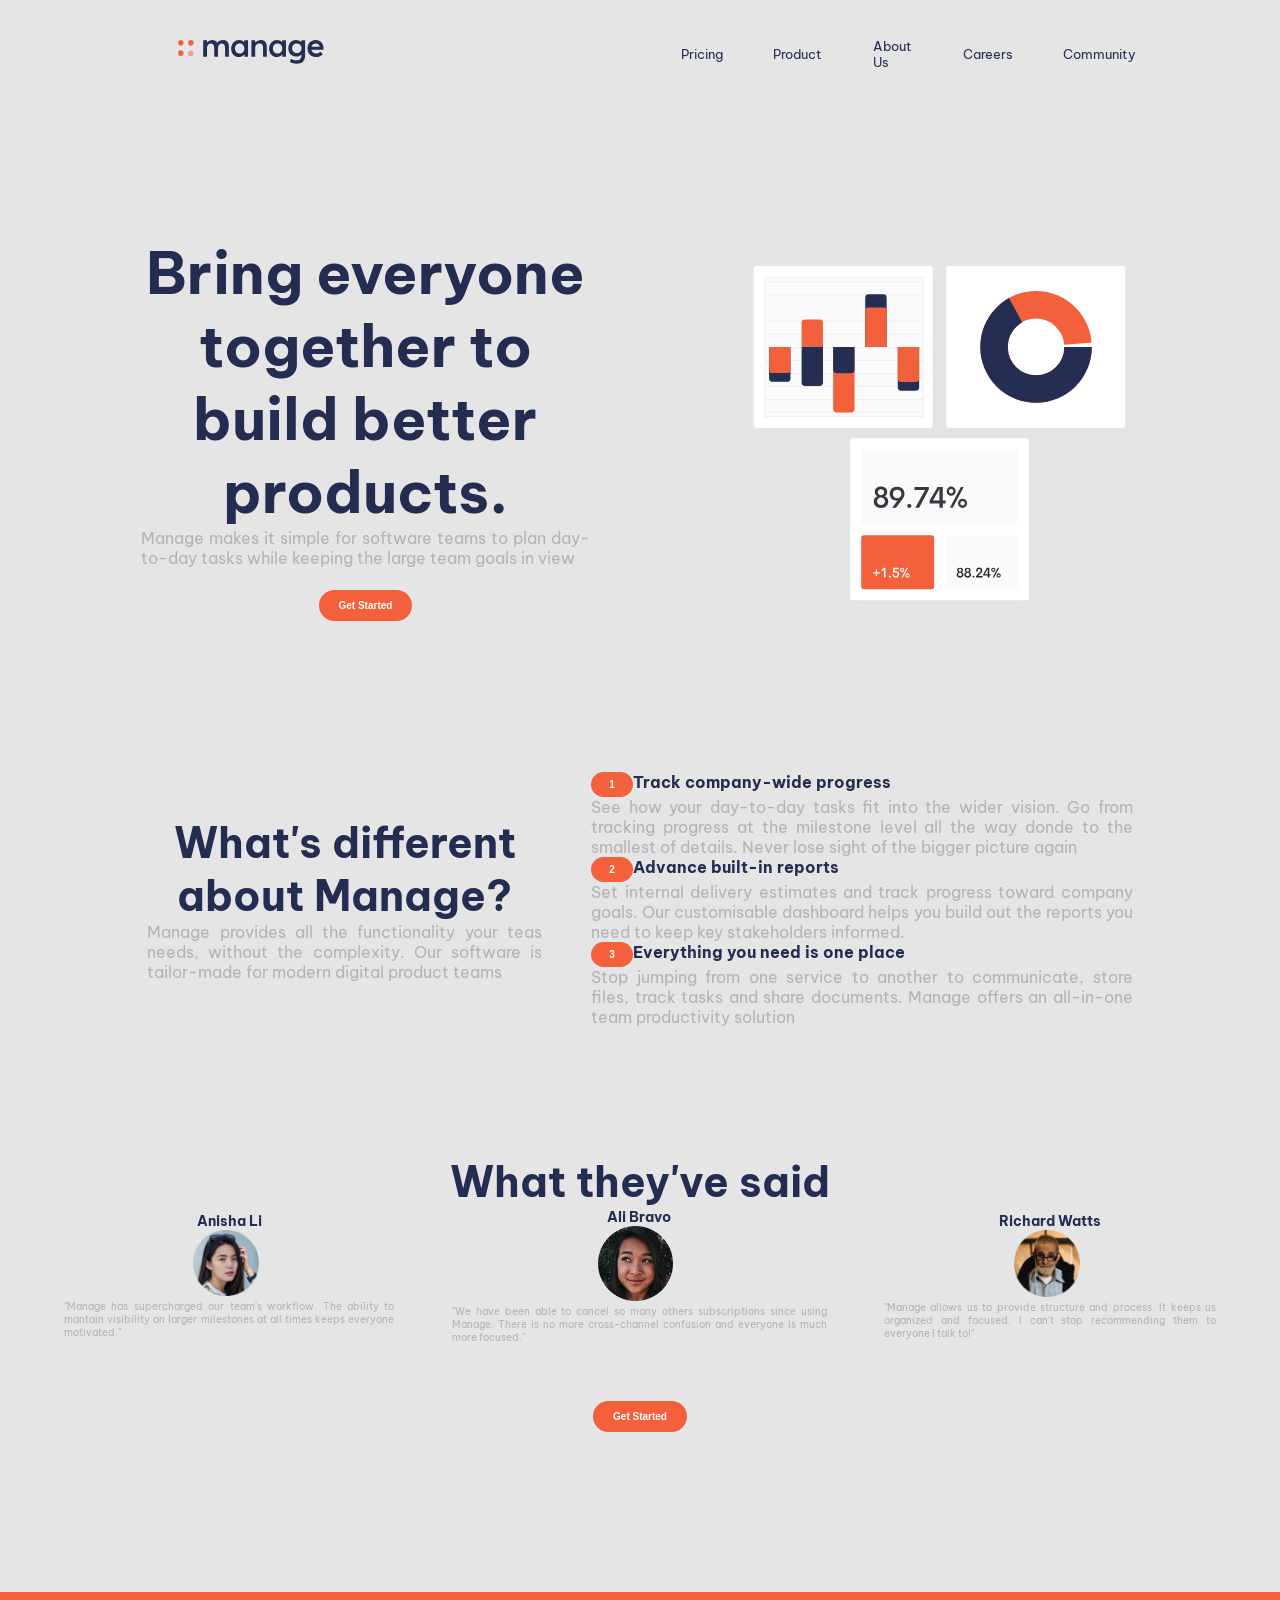
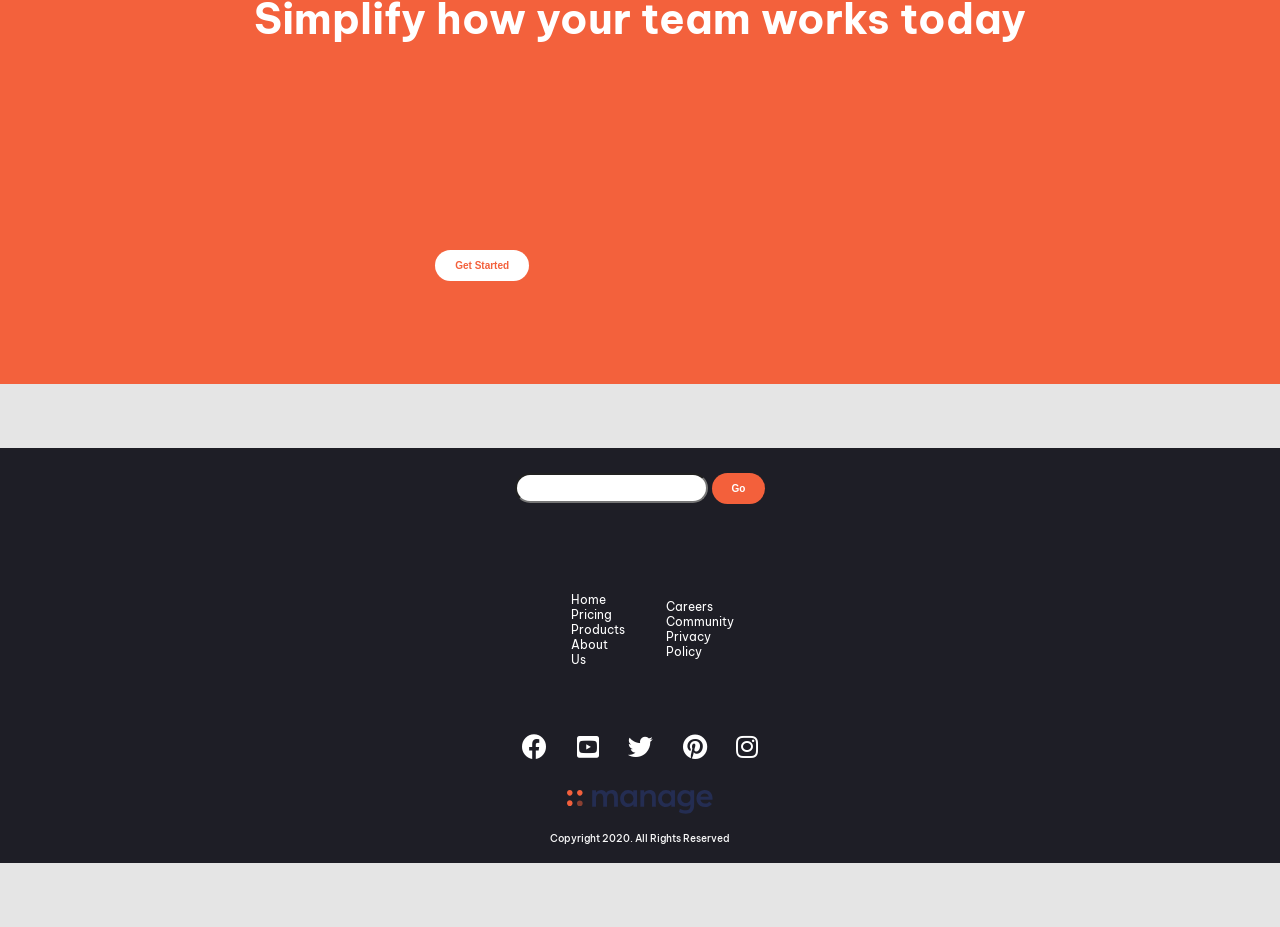
==== commit 6414f4e2: "avances23hs" ====
--- a/Castro Francisco Final Front End I/index.html
+++ b/Castro Francisco Final Front End I/index.html
@@ -50,6 +50,7 @@
         
         <p class="pblack">Manage provides all the functionality your teas needs, without the complexity. Our software is tailor-made for modern digital product teams</p>
     </div>
+    <div class="divorg">
     <div class="div2sec2">
         <span>
         <button class="buttonmain2" type="submit">1</button>Track company-wide progress
@@ -63,14 +64,18 @@
         <p>Set internal delivery estimates and track progress toward company goals. Our customisable dashboard helps you build out the reports you need to keep key stakeholders informed.</p>
     </div>
     <div class="div4sec2">
+        
     <span>
     <button class="buttonmain2" type="submit">3</button>Everything you need is one place
 </span>
 <p>Stop jumping from one service to another to communicate, store files, track tasks and share documents. Manage offers an all-in-one team productivity solution</p>
 </div>
+</div>
 </section>
 <section class="section3opiniones">
+<div class="divorg2">
 <h2>What they've said</h2>
+<div class="divorg3">
 <article class="art1sec3">
 <h3>Anisha Li</h3>
 <img src="./img/avatar-anisha.png" alt="Anisha's Picture">
@@ -86,7 +91,9 @@
 <img src="./img/avatar-richard.png" alt="Richards' Picture">
 <p>"Manage allows us to provide structure and process. It keeps us organized and focused. I can't stop recommending them to everyone I talk to!"</p>
 </article>
+</div>
 <button class="buttonmain" type="submit">Get Started</button>
+</div>
 </section>
 <section class="section4banner">
 <div class="simplify">
--- a/Castro Francisco Final Front End I/css/style.css
+++ b/Castro Francisco Final Front End I/css/style.css
@@ -237,8 +237,11 @@
 
 
     }
-    hi{
+    h1{
     font-size: 58px;
+    }
+    h2{
+        font-size: 42px;
     }
     .section1estadistica{
     display: flex;
@@ -270,6 +273,44 @@
     flex-direction:row;
     justify-content: flex-start;
     align-items: center;
-    gap:20%;
-}
-}+    gap:5%;
+}
+.divorg{
+    display: flex;
+    flex-wrap: nowrap;
+    flex-direction:column;
+    justify-content: flex-start;
+    align-items: center;
+    gap:10%;
+}
+.section3opiniones{
+    display: flex;
+    flex-wrap: nowrap;
+    flex-direction:row;
+    justify-content: flex-start;
+    align-items: center;
+    gap:5%;
+}
+.divorg2{
+    display: flex;
+    flex-wrap: nowrap;
+    flex-direction:column;
+    justify-content: center;
+    align-items: center;
+    gap:10%;
+}
+.divorg2{
+    margin:auto;
+}
+.divorg3{
+    display: flex;
+    flex-wrap: nowrap;
+    flex-direction:row;
+    justify-content: flex-start;
+    align-items: center;
+    gap:5%;
+}
+
+
+
+}
